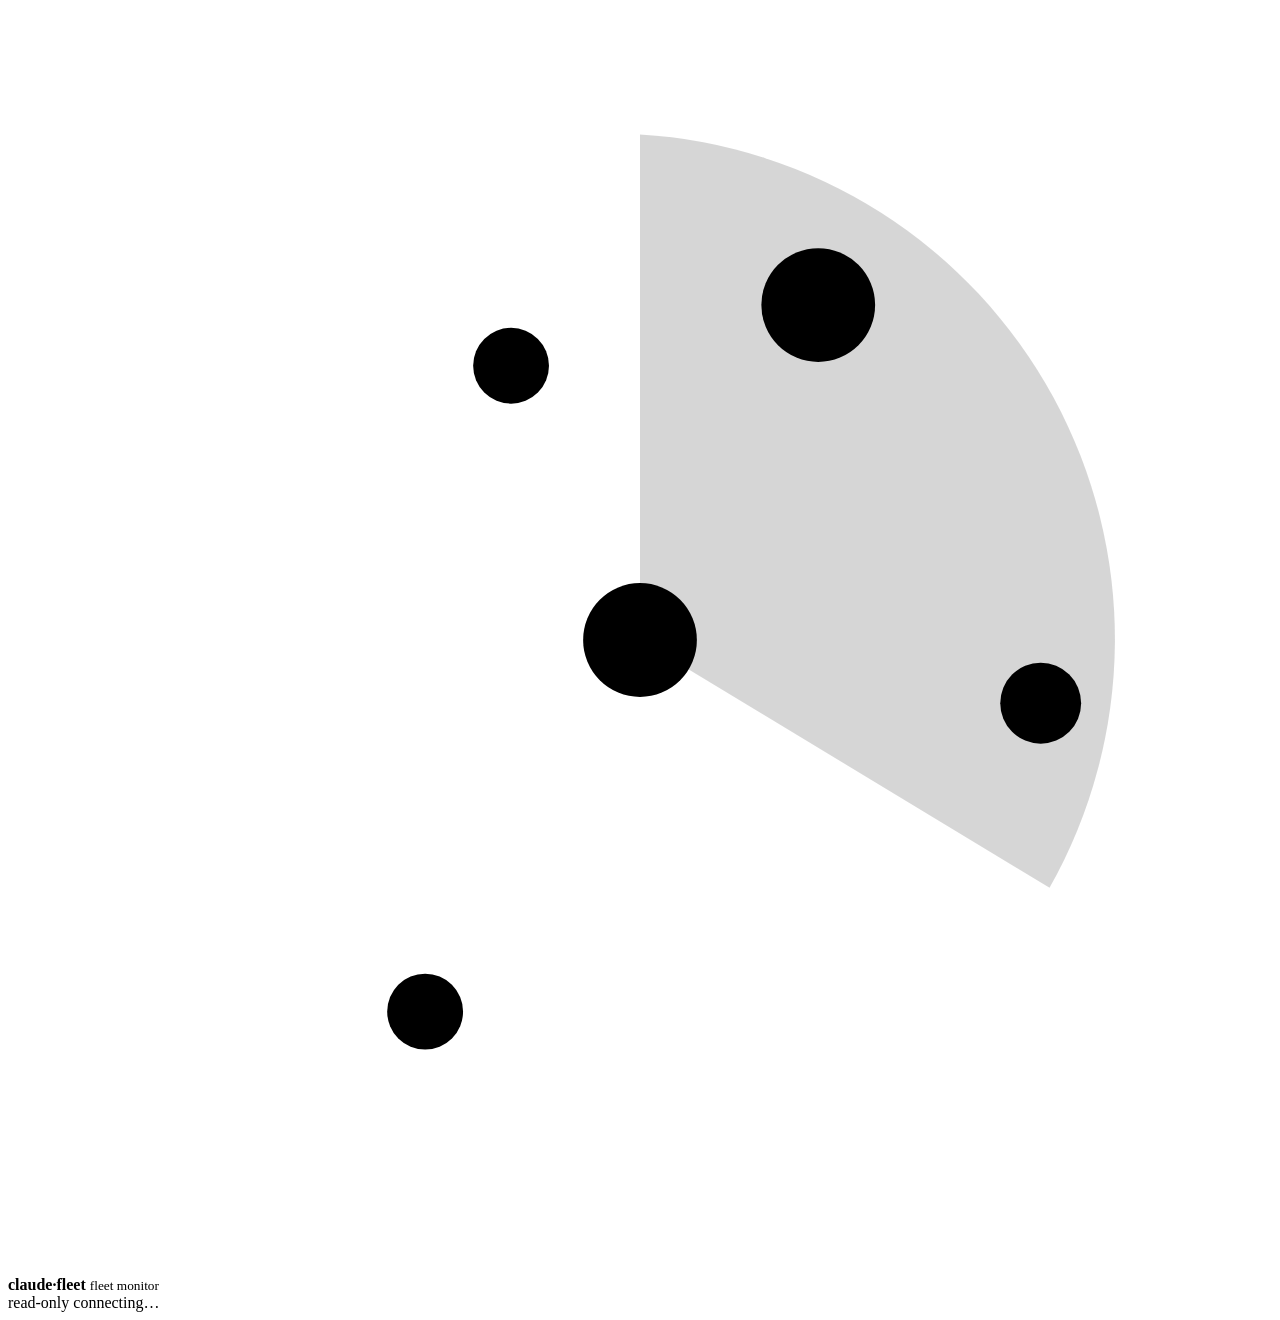
==== internal/web/static/index.html @ d4b65a85 "feat(web): serve a read-only web dashboard from the daemon" ====
<!doctype html>
<html lang="en">
<head>
  <meta charset="utf-8"/>
  <meta name="viewport" content="width=device-width, initial-scale=1"/>
  <meta name="color-scheme" content="light dark"/>
  <title>claude-fleet</title>
  <link rel="icon" href="data:image/svg+xml,%3Csvg xmlns='http://www.w3.org/2000/svg' viewBox='0 0 100 100'%3E%3Ccircle cx='50' cy='50' r='40' fill='none' stroke='%2338bdf8' stroke-width='6'/%3E%3Ccircle cx='50' cy='50' r='6' fill='%2338bdf8'/%3E%3C/svg%3E"/>
  <link rel="stylesheet" href="/static/app.css"/>
</head>
<body>
  <div class="shell">
    <header class="topbar">
      <div class="brand">
        <svg class="mark" viewBox="0 0 100 100" aria-hidden="true">
          <circle cx="50" cy="50" r="40" fill="none" stroke="var(--border-strong)" stroke-width="2.5"/>
          <circle cx="50" cy="50" r="27" fill="none" stroke="var(--border-strong)" stroke-width="2.5"/>
          <circle cx="50" cy="50" r="13" fill="none" stroke="var(--border-strong)" stroke-width="2.5"/>
          <g class="sweep">
            <path d="M50 50 L50 10 A40 40 0 0 1 82.4 69.6 Z" fill="var(--accent)" opacity="0.16"/>
            <line x1="50" y1="50" x2="50" y2="10" stroke="var(--accent)" stroke-width="3.5" stroke-linecap="round"/>
          </g>
          <circle cx="64.1" cy="23.5" r="4.5" fill="var(--waiting)"/>
          <circle cx="39.8" cy="28.3" r="3" fill="var(--working)"/>
          <circle cx="81.7" cy="55" r="3.2" fill="var(--idle)"/>
          <circle cx="33" cy="79.4" r="3" fill="var(--ended)"/>
          <circle cx="50" cy="50" r="4.5" fill="var(--accent)"/>
        </svg>
        <div class="wordmark">
          <b>claude<span>·</span>fleet</b>
          <small>fleet monitor</small>
        </div>
      </div>
      <div class="topbar-right">
        <span class="chip ro" title="The web client never writes into a session">read-only</span>
        <span class="chip conn" id="conn"><span class="dot"></span><span class="txt">connecting…</span></span>
        <button class="chip signout" id="signout" hidden title="Forget the token in this browser">sign out</button>
      </div>
    </header>

    <nav class="tabbar" id="tabbar"></nav>

    <main id="tab-sessions"></main>
    <main id="tab-stats" hidden></main>
    <main id="tab-machines" hidden></main>
    <main id="tab-settings" hidden></main>
    <main id="view-detail" hidden></main>

    <div class="botbar" id="botbar" hidden></div>
  </div>

  <div class="gate" id="gate" hidden>
    <form class="gate-card" id="gate-form">
      <svg class="mark lg" viewBox="0 0 100 100" aria-hidden="true">
        <circle cx="50" cy="50" r="40" fill="none" stroke="var(--border-strong)" stroke-width="2.5"/>
        <circle cx="50" cy="50" r="27" fill="none" stroke="var(--border-strong)" stroke-width="2.5"/>
        <g class="sweep">
          <path d="M50 50 L50 10 A40 40 0 0 1 82.4 69.6 Z" fill="var(--accent)" opacity="0.16"/>
          <line x1="50" y1="50" x2="50" y2="10" stroke="var(--accent)" stroke-width="3.5" stroke-linecap="round"/>
        </g>
        <circle cx="50" cy="50" r="4.5" fill="var(--accent)"/>
      </svg>
      <h1>claude·fleet</h1>
      <p>Paste your fleet token to view the sessions. It is stored in this browser only and sent as a bearer token to this server.</p>
      <input id="token-input" type="password" autocomplete="off" spellcheck="false" placeholder="fleet token" aria-label="Fleet token"/>
      <div class="gate-err" id="gate-err" hidden>Invalid token — nothing was connected.</div>
      <button type="submit">Connect</button>
    </form>
  </div>

  <script src="/static/app.js"></script>
</body>
</html>
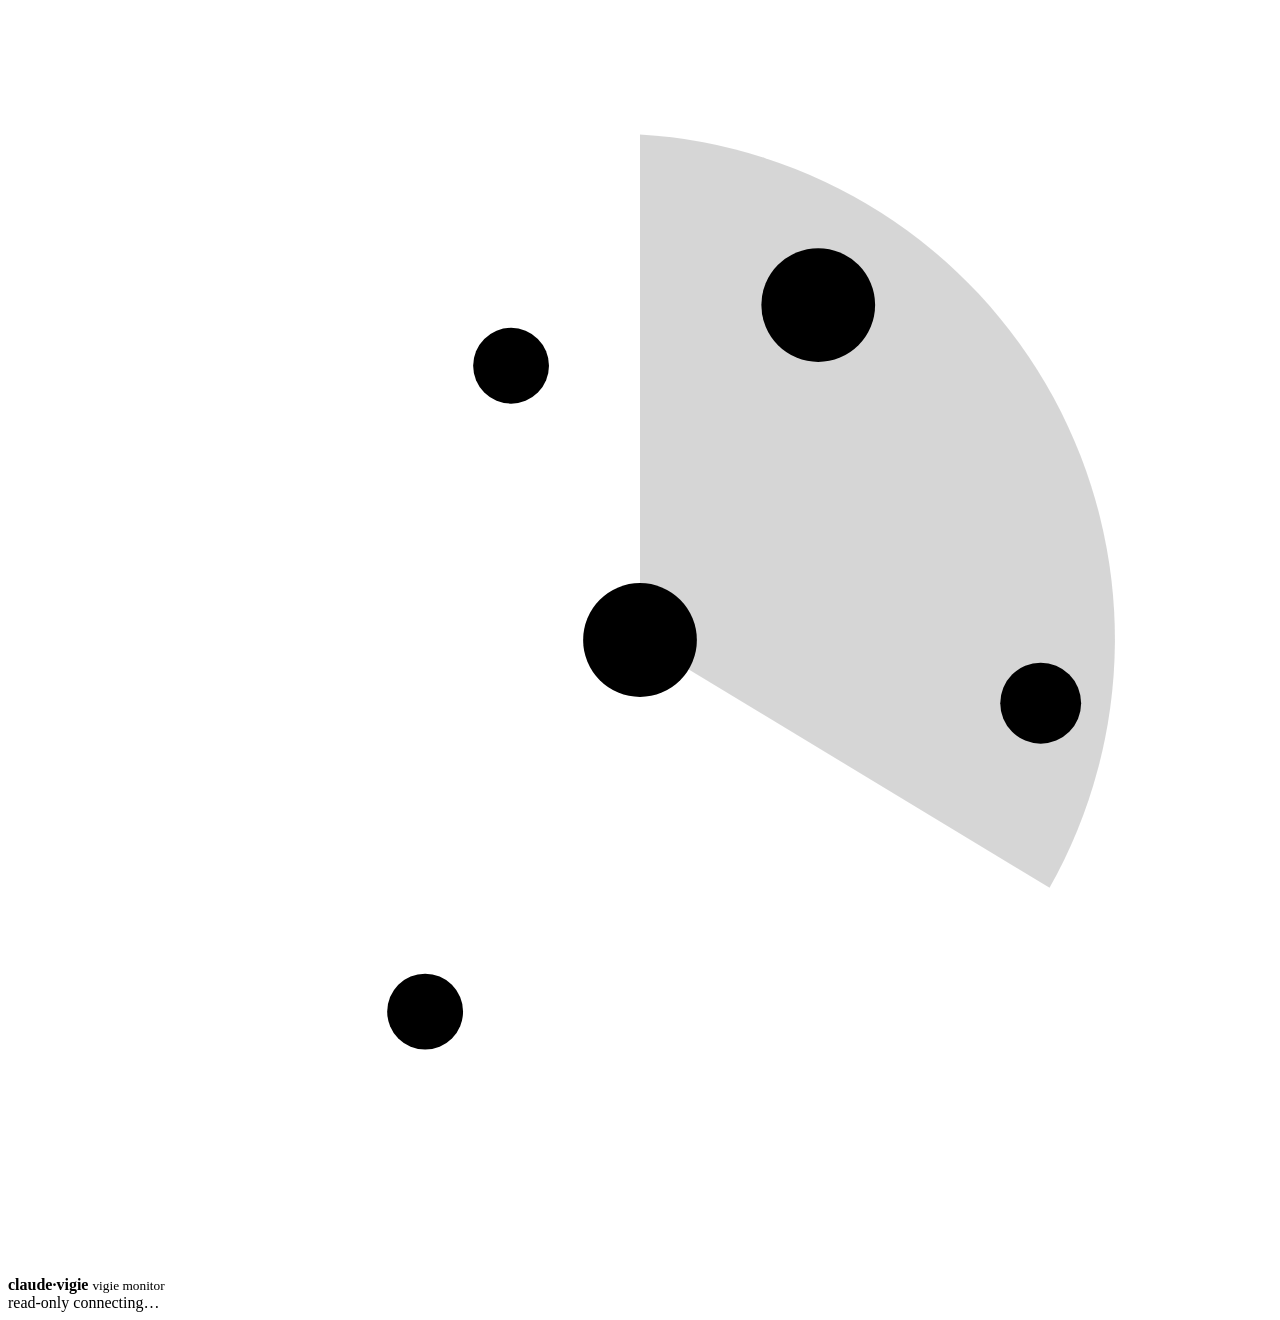
==== commit efde0d5f: "chore: rename the project from claude-fleet to claude-vigie" ====
--- a/internal/web/static/index.html
+++ b/internal/web/static/index.html
@@ -4,7 +4,7 @@
   <meta charset="utf-8"/>
   <meta name="viewport" content="width=device-width, initial-scale=1"/>
   <meta name="color-scheme" content="light dark"/>
-  <title>claude-fleet</title>
+  <title>claude-vigie</title>
   <link rel="icon" href="data:image/svg+xml,%3Csvg xmlns='http://www.w3.org/2000/svg' viewBox='0 0 100 100'%3E%3Ccircle cx='50' cy='50' r='40' fill='none' stroke='%2338bdf8' stroke-width='6'/%3E%3Ccircle cx='50' cy='50' r='6' fill='%2338bdf8'/%3E%3C/svg%3E"/>
   <link rel="stylesheet" href="/static/app.css"/>
 </head>
@@ -27,8 +27,8 @@
           <circle cx="50" cy="50" r="4.5" fill="var(--accent)"/>
         </svg>
         <div class="wordmark">
-          <b>claude<span>·</span>fleet</b>
-          <small>fleet monitor</small>
+          <b>claude<span>·</span>vigie</b>
+          <small>vigie monitor</small>
         </div>
       </div>
       <div class="topbar-right">
@@ -60,9 +60,9 @@
         </g>
         <circle cx="50" cy="50" r="4.5" fill="var(--accent)"/>
       </svg>
-      <h1>claude·fleet</h1>
-      <p>Paste your fleet token to view the sessions. It is stored in this browser only and sent as a bearer token to this server.</p>
-      <input id="token-input" type="password" autocomplete="off" spellcheck="false" placeholder="fleet token" aria-label="Fleet token"/>
+      <h1>claude·vigie</h1>
+      <p>Paste your vigie token to view the sessions. It is stored in this browser only and sent as a bearer token to this server.</p>
+      <input id="token-input" type="password" autocomplete="off" spellcheck="false" placeholder="vigie token" aria-label="Vigie token"/>
       <div class="gate-err" id="gate-err" hidden>Invalid token — nothing was connected.</div>
       <button type="submit">Connect</button>
     </form>
